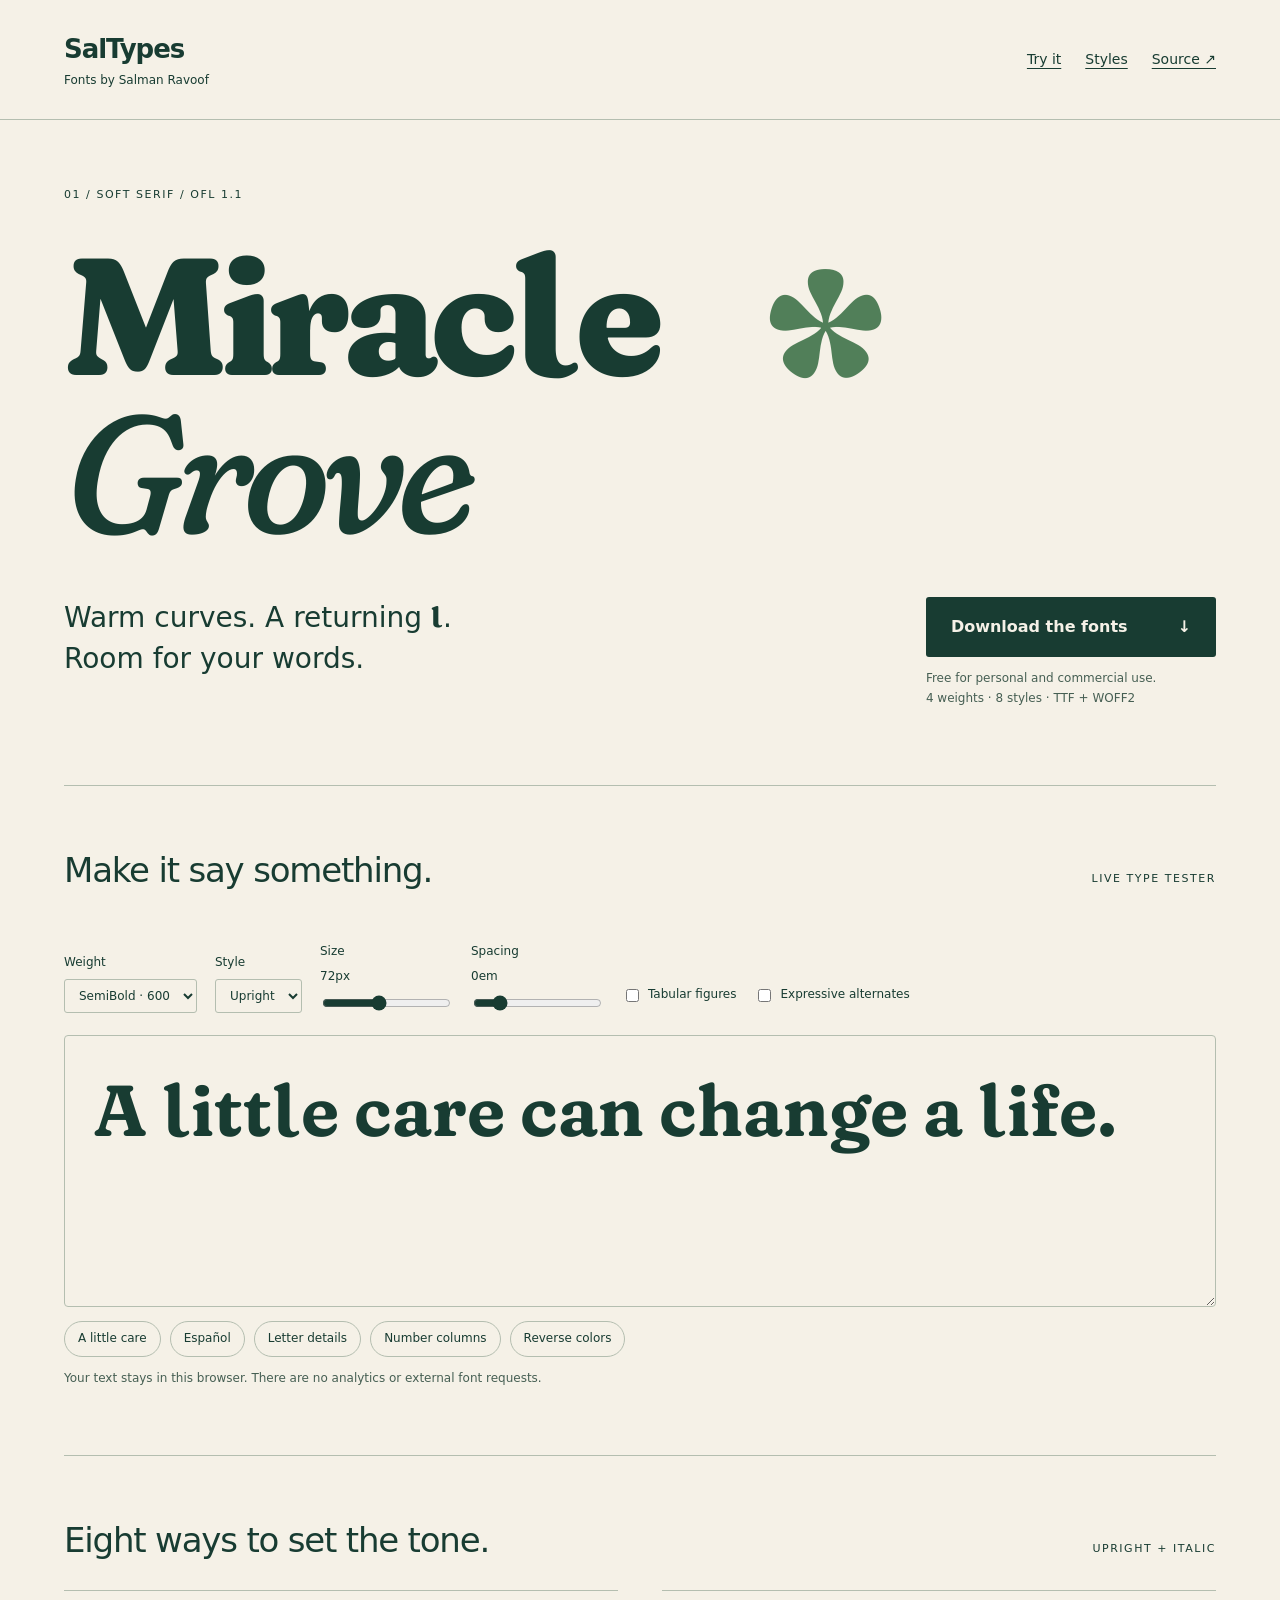
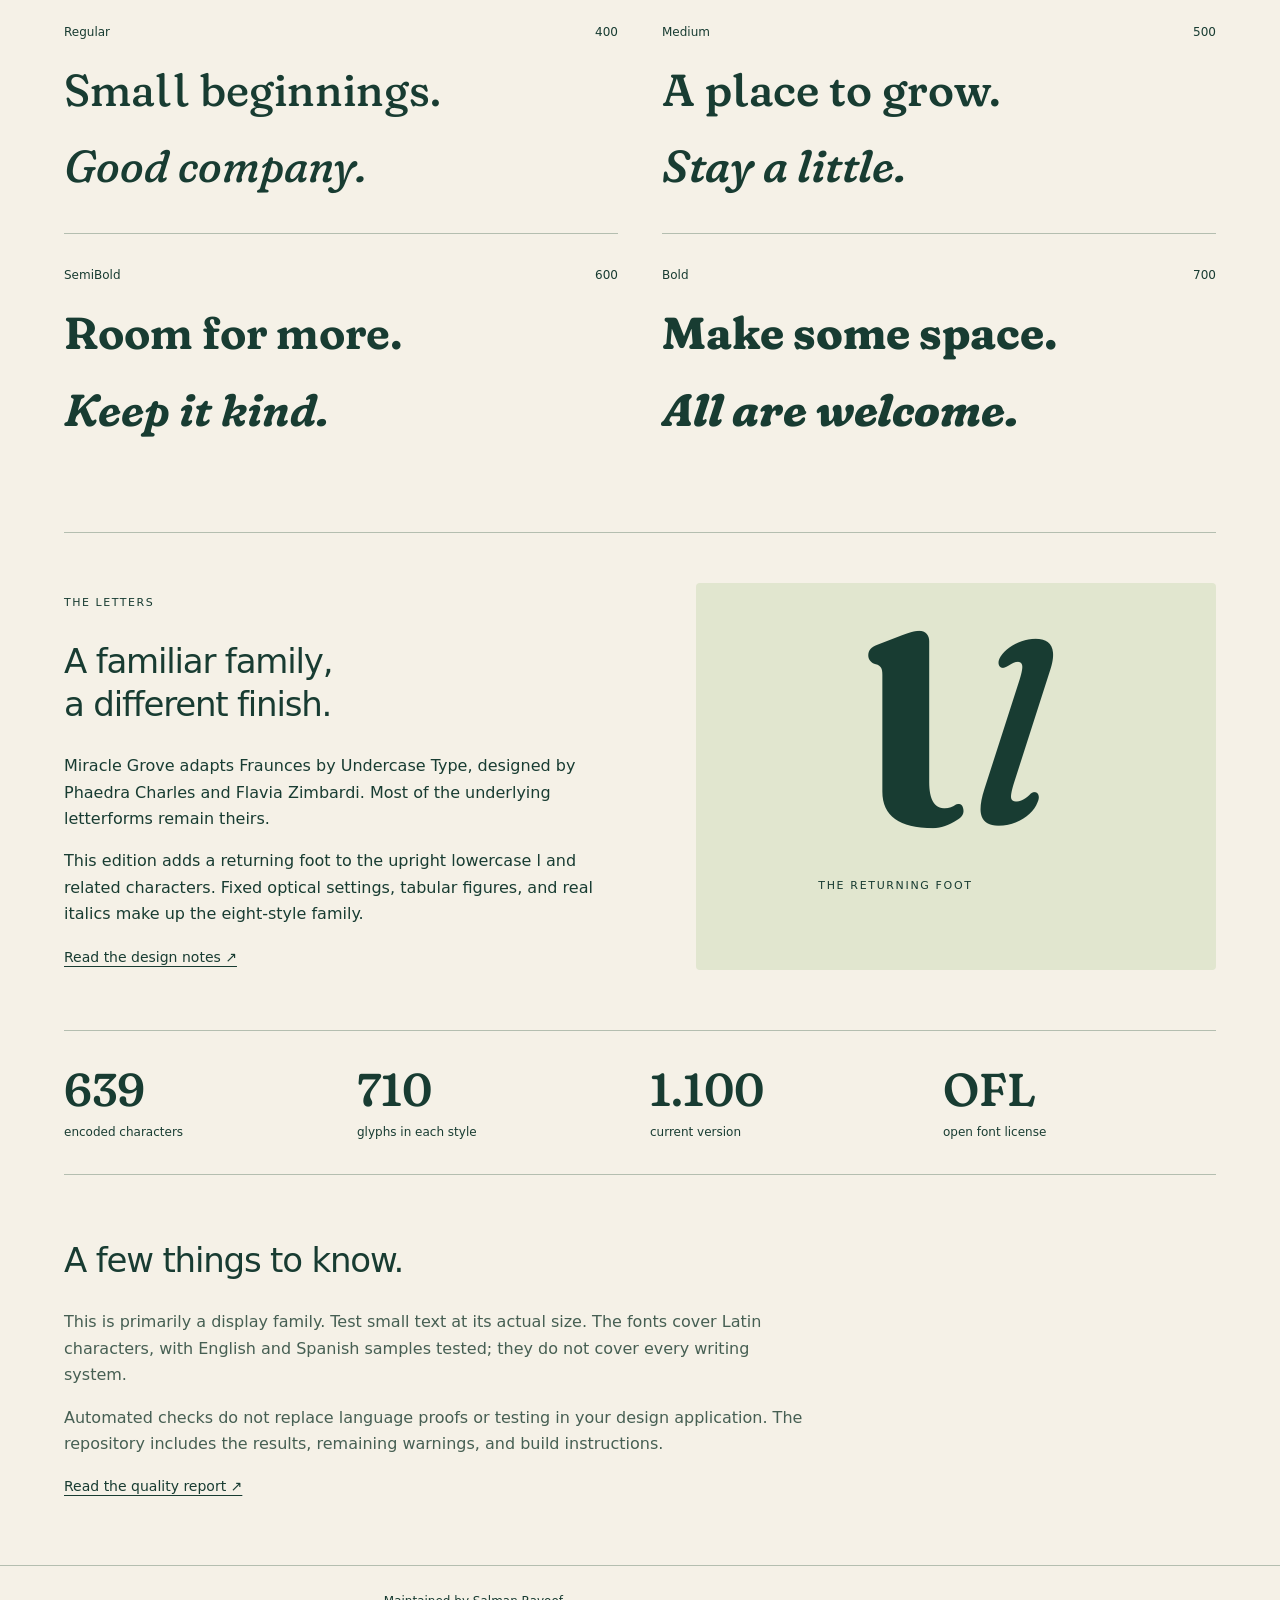
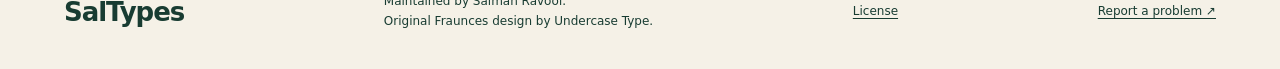
==== index.html @ 7eb0c0fb "Release Miracle Grove 1.100 with fonts, sources, specimen and documentation" ====
<!doctype html>
<html lang="en">
<head>
  <meta charset="utf-8">
  <meta name="viewport" content="width=device-width,initial-scale=1">
  <meta name="description" content="Try Miracle Grove, a free soft-serif family from SalTypes. Four weights, real italics, and a custom returning lowercase l. Based on Fraunces.">
  <meta name="theme-color" content="#183c32">
  <title>Miracle Grove · SalTypes</title>
  <link rel="stylesheet" href="fonts/web/miracle-grove.css">
  <link rel="stylesheet" href="specimen.css">
</head>
<body>
<a class="skip" href="#tester">Skip to the font tester</a>
<header><a class="brand" href="https://github.com/SalTypes">SalTypes<span>Fonts by Salman Ravoof</span></a><nav aria-label="Main"><a href="#tester">Try it</a><a href="#styles">Styles</a><a href="https://github.com/SalTypes/miracle-grove">Source ↗</a></nav></header>
<main>
  <section class="hero"><p class="eyebrow">01 / SOFT SERIF / OFL 1.1</p><h1>Miracle<br><em>Grove</em><span class="hero-star" aria-hidden="true">*</span></h1><div class="intro"><p>Warm curves. A returning <span class="letter">l</span>.<br>Room for your words.</p><div><a class="button" href="https://github.com/SalTypes/miracle-grove/releases/latest">Download the fonts <span aria-hidden="true">↓</span></a><p class="meta">Free for personal and commercial use.<br>4 weights · 8 styles · TTF + WOFF2</p></div></div></section>
  <section id="tester" aria-labelledby="tester-heading"><div class="section-title"><h2 id="tester-heading">Make it say something.</h2><span>LIVE TYPE TESTER</span></div>
    <div class="controls"><label>Weight<select id="weight"><option value="400">Regular · 400</option><option value="500">Medium · 500</option><option value="600" selected>SemiBold · 600</option><option value="700">Bold · 700</option></select></label><label>Style<select id="italic"><option value="normal">Upright</option><option value="italic">Italic</option></select></label><label>Size <output id="size-value">72px</output><input id="size" type="range" min="16" max="144" value="72"></label><label>Spacing <output id="tracking-value">0em</output><input id="tracking" type="range" min="-3" max="15" value="0"></label><label class="check"><input id="tabular" type="checkbox"> Tabular figures</label><label class="check"><input id="alternate" type="checkbox"> Expressive alternates</label></div>
    <label class="sr-only" for="sample">Text to preview</label><textarea id="sample" spellcheck="false">A little care can change a life.</textarea>
    <div class="sample-options"><button type="button" data-sample="A little care can change a life.">A little care</button><button type="button" data-sample="¿Y si cuidamos de todos? ¡Sí!">Español</button><button type="button" data-sample="fluffy flowers · little lives · ł lj ĺ">Letter details</button><button type="button" data-sample="111,111.11&#10;888,888.88&#10;234,567.90">Number columns</button><button type="button" id="reverse">Reverse colors</button></div><p class="meta">Your text stays in this browser. There are no analytics or external font requests.</p>
  </section>
  <section id="styles" aria-labelledby="styles-heading"><div class="section-title"><h2 id="styles-heading">Eight ways to set the tone.</h2><span>UPRIGHT + ITALIC</span></div><div class="styles-grid">
    <article><h3>Regular <span>400</span></h3><p style="font-weight:400">Small beginnings.</p><p style="font-weight:400;font-style:italic">Good company.</p></article>
    <article><h3>Medium <span>500</span></h3><p style="font-weight:500">A place to grow.</p><p style="font-weight:500;font-style:italic">Stay a little.</p></article>
    <article><h3>SemiBold <span>600</span></h3><p style="font-weight:600">Room for more.</p><p style="font-weight:600;font-style:italic">Keep it kind.</p></article>
    <article><h3>Bold <span>700</span></h3><p style="font-weight:700">Make some space.</p><p style="font-weight:700;font-style:italic">All are welcome.</p></article>
  </div></section>
  <section class="details"><div><p class="eyebrow">THE LETTERS</p><h2>A familiar family,<br>a different finish.</h2><p>Miracle Grove adapts Fraunces by Undercase Type, designed by Phaedra Charles and Flavia Zimbardi. Most of the underlying letterforms remain theirs.</p><p>This edition adds a returning foot to the upright lowercase l and related characters. Fixed optical settings, tabular figures, and real italics make up the eight-style family.</p><a href="https://github.com/SalTypes/miracle-grove/blob/main/documentation/design.md">Read the design notes ↗</a></div><div class="letter-study" aria-label="Upright and italic lowercase l">l<span>l</span><p>THE RETURNING FOOT</p></div></section>
  <section class="facts"><div><strong>639</strong><span>encoded characters</span></div><div><strong>710</strong><span>glyphs in each style</span></div><div><strong>1.100</strong><span>current version</span></div><div><strong>OFL</strong><span>open font license</span></div></section>
  <section class="notes"><h2>A few things to know.</h2><p>This is primarily a display family. Test small text at its actual size. The fonts cover Latin characters, with English and Spanish samples tested; they do not cover every writing system.</p><p>Automated checks do not replace language proofs or testing in your design application. The repository includes the results, remaining warnings, and build instructions.</p><a href="https://github.com/SalTypes/miracle-grove/blob/main/documentation/quality.md">Read the quality report ↗</a></section>
</main>
<footer><a class="brand" href="https://github.com/SalTypes">SalTypes</a><p>Maintained by Salman Ravoof.<br>Original Fraunces design by Undercase Type.</p><a href="OFL.txt">License</a><a href="https://github.com/SalTypes/miracle-grove/issues">Report a problem ↗</a></footer>
<script src="specimen.js"></script>
</body></html>
---- fonts/web/miracle-grove.css ----
@font-face {
  font-family: "Miracle Grove";
  src: url("MiracleGrove-Regular.woff2") format("woff2");
  font-weight: 400;
  font-style: normal;
  font-display: swap;
}

@font-face {
  font-family: "Miracle Grove";
  src: url("MiracleGrove-RegularItalic.woff2") format("woff2");
  font-weight: 400;
  font-style: italic;
  font-display: swap;
}

@font-face {
  font-family: "Miracle Grove";
  src: url("MiracleGrove-Medium.woff2") format("woff2");
  font-weight: 500;
  font-style: normal;
  font-display: swap;
}

@font-face {
  font-family: "Miracle Grove";
  src: url("MiracleGrove-MediumItalic.woff2") format("woff2");
  font-weight: 500;
  font-style: italic;
  font-display: swap;
}

@font-face {
  font-family: "Miracle Grove";
  src: url("MiracleGrove-SemiBold.woff2") format("woff2");
  font-weight: 600;
  font-style: normal;
  font-display: swap;
}

@font-face {
  font-family: "Miracle Grove";
  src: url("MiracleGrove-SemiBoldItalic.woff2") format("woff2");
  font-weight: 600;
  font-style: italic;
  font-display: swap;
}

@font-face {
  font-family: "Miracle Grove";
  src: url("MiracleGrove-Bold.woff2") format("woff2");
  font-weight: 700;
  font-style: normal;
  font-display: swap;
}

@font-face {
  font-family: "Miracle Grove";
  src: url("MiracleGrove-BoldItalic.woff2") format("woff2");
  font-weight: 700;
  font-style: italic;
  font-display: swap;
}
---- specimen.css ----
:root{--ink:#183c32;--paper:#f5f1e7;--line:#b4beb0;--muted:#465f53;--accent:#d9e85d}*{box-sizing:border-box}html{scroll-behavior:smooth}body{margin:0;background:var(--paper);color:var(--ink);font:16px/1.65 system-ui,sans-serif}a{color:inherit;text-underline-offset:.25em}button,input,select,textarea{font:inherit}button,a,input,select,textarea{outline-offset:5px}button{cursor:pointer}header,main,footer{max-width:1320px;margin:auto;padding:0 5vw}header{display:flex;justify-content:space-between;align-items:center;gap:24px;padding-top:28px;padding-bottom:28px;border-bottom:1px solid var(--line)}.brand{font-size:26px;font-weight:700;letter-spacing:-.04em;text-decoration:none}.brand span{display:block;font-size:12px;font-weight:400;letter-spacing:0}nav{display:flex;gap:24px;font-size:14px}.hero{padding:55px 0 65px}.eyebrow,.section-title>span{font-size:11px;letter-spacing:.14em}.hero h1{font:700 clamp(78px,13vw,172px)/.95 'Miracle Grove',Georgia,serif;letter-spacing:-.045em;margin:32px 0 45px;position:relative;max-width:1000px}.hero h1 em{font-weight:400}.hero-star{font-style:normal;font-size:1.2em;position:absolute;left:70%;top:.1em;color:#517f59}.intro{display:flex;justify-content:space-between;gap:32px;align-items:start}.intro>p{font-size:clamp(20px,2.2vw,28px);line-height:1.45;margin:0}.letter{font-family:'Miracle Grove',serif;font-weight:700}.button{display:inline-flex;align-items:center;justify-content:space-between;gap:50px;background:var(--ink);color:var(--paper);padding:17px 25px;border-radius:3px;text-decoration:none;font-weight:600}.meta{font-size:12px;color:var(--muted);line-height:1.6}.section-title{display:flex;align-items:baseline;justify-content:space-between;gap:24px}h2{font-size:clamp(24px,3vw,34px);font-weight:500;line-height:1.25;letter-spacing:-.035em}section#tester,section#styles{border-top:1px solid var(--line);padding:35px 0 55px;scroll-margin-top:20px}.controls{display:flex;flex-wrap:wrap;gap:18px;align-items:end;margin:22px 0}.controls label{display:flex;flex-direction:column;font-size:12px;gap:6px}.controls select{padding:8px 10px;border:1px solid var(--line);border-radius:3px;background:transparent;color:var(--ink)}input[type=range]{accent-color:var(--ink);max-width:140px}.controls .check{display:flex;flex-direction:row;align-items:center;padding-bottom:8px}input[type=checkbox]{accent-color:var(--ink)}output{display:inline;font-variant-numeric:tabular-nums}.sr-only{position:absolute;width:1px;height:1px;overflow:hidden;clip-path:inset(50%)}#sample{display:block;width:100%;min-height:270px;resize:vertical;border:1px solid var(--line);border-radius:4px;background:transparent;color:var(--ink);padding:28px;font:600 72px/1.3 'Miracle Grove',Georgia,serif;font-synthesis:none;overflow-wrap:anywhere}#sample.reversed{background:var(--ink);color:var(--paper)}.sample-options{display:flex;flex-wrap:wrap;gap:9px;margin-top:14px}.sample-options button{border:1px solid var(--line);border-radius:30px;background:transparent;color:var(--ink);padding:7px 13px;font-size:12px}.sample-options button:hover{background:var(--accent)}.styles-grid{display:grid;grid-template-columns:1fr 1fr;gap:0 44px}.styles-grid article{border-top:1px solid var(--line);padding:20px 0}.styles-grid h3{font-size:12px;font-weight:500;display:flex;justify-content:space-between}.styles-grid p{font:400 clamp(28px,3.5vw,46px)/1.3 'Miracle Grove',Georgia,serif;margin:18px 0;overflow-wrap:anywhere}.details{display:grid;grid-template-columns:1.1fr 1fr;gap:60px;padding:50px 0 60px;border-top:1px solid var(--line)}.details p{max-width:57ch}.details a,.notes a{font-size:14px}.letter-study{background:#e1e6cf;text-align:center;font:700 clamp(130px,20vw,270px)/1 'Miracle Grove',serif;border-radius:4px;padding-top:20px;min-width:0}.letter-study span{font-style:italic;font-weight:400}.letter-study p{font:11px system-ui;letter-spacing:.15em;margin:20px 0 30px}.facts{display:grid;grid-template-columns:repeat(4,1fr);gap:20px;border-top:1px solid var(--line);border-bottom:1px solid var(--line);padding:30px 0}.facts strong{display:block;font:500 clamp(28px,4vw,46px) 'Miracle Grove',serif}.facts span{font-size:12px}.notes{max-width:750px;padding:35px 0 65px}.notes p{color:var(--muted)}footer{border-top:1px solid var(--line);display:flex;gap:30px;justify-content:space-between;align-items:center;padding-top:25px;padding-bottom:35px;font-size:12px}footer p{margin:0}.skip{position:absolute;top:-100px}.skip:focus{top:5px;left:20px;background:var(--accent);padding:10px;z-index:5}@media(max-width:650px){header,main,footer{padding-left:20px;padding-right:20px}nav{gap:14px;font-size:12px}.brand{font-size:23px}.brand span{font-size:10px}.hero{padding-top:35px}.hero h1{font-size:clamp(70px,18vw,115px)}.hero-star{left:75%;top:.45em;font-size:.8em}.intro{display:block}.intro>div{margin-top:25px}.section-title{display:block}.section-title>span{display:block;margin-bottom:20px}.styles-grid,.details{grid-template-columns:1fr}.details{gap:25px}.letter-study{font-size:170px}.facts{grid-template-columns:1fr 1fr}#sample{padding:16px}.controls{gap:12px}footer{flex-wrap:wrap;justify-content:start}.hero h1{letter-spacing:-.03em}}@media(prefers-reduced-motion:reduce){html{scroll-behavior:auto}}
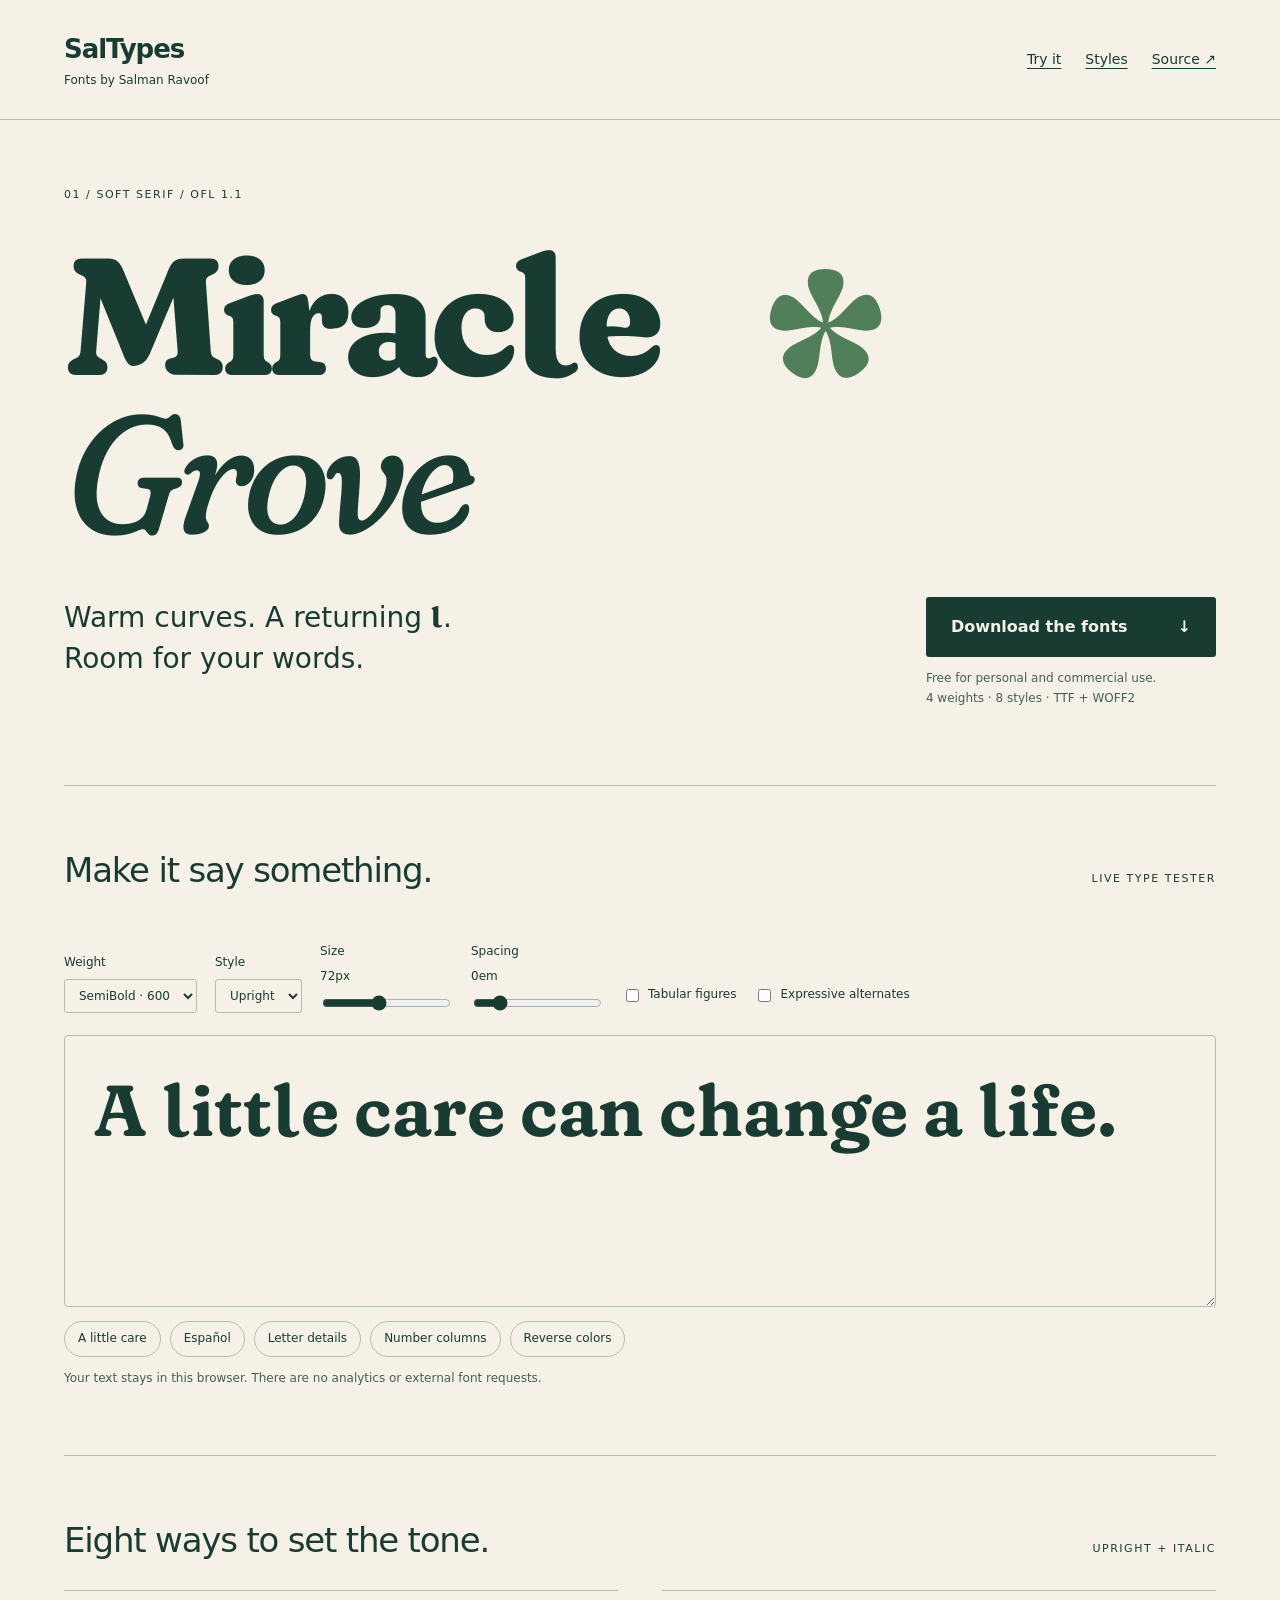
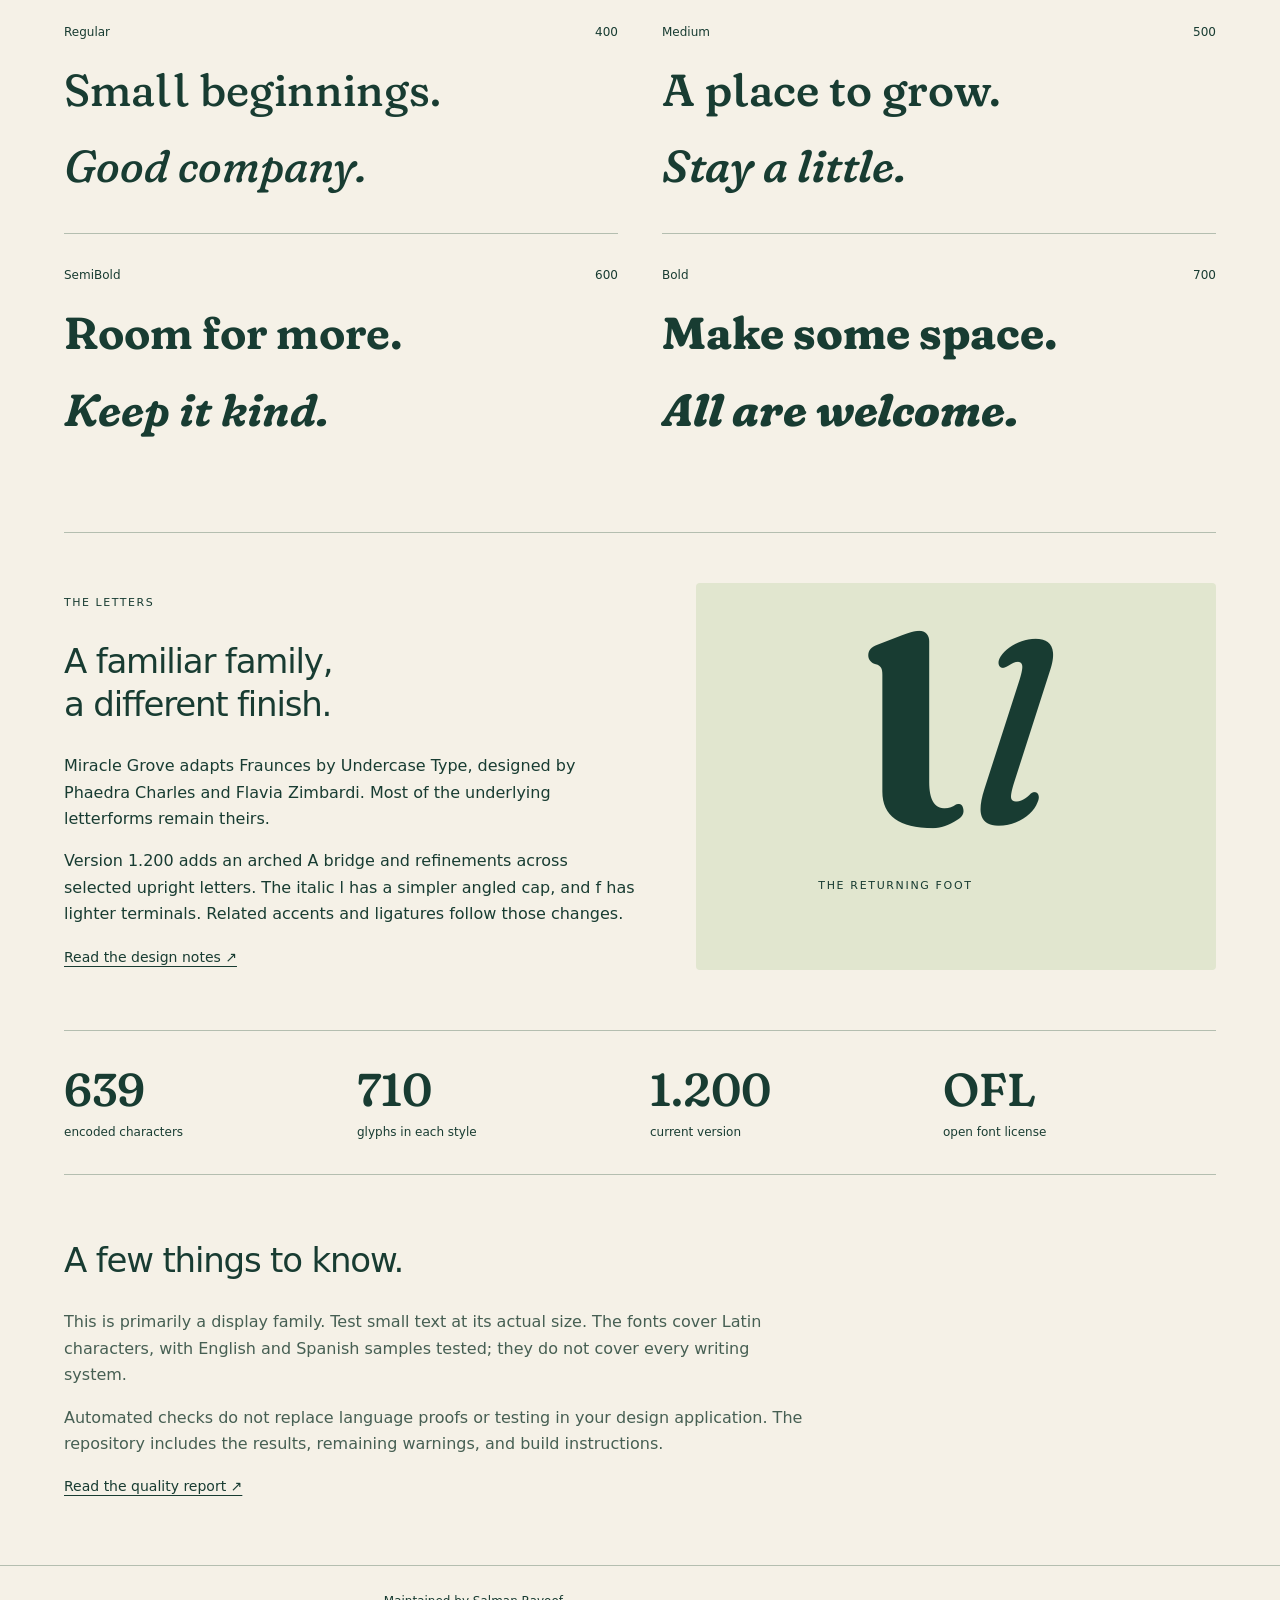
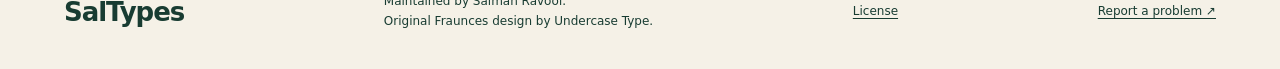
==== commit d6eeeed7: "Refine the Miracle Grove family for release 1.200" ====
--- a/index.html
+++ b/index.html
@@ -6,7 +6,7 @@
   <meta name="description" content="Try Miracle Grove, a free soft-serif family from SalTypes. Four weights, real italics, and a custom returning lowercase l. Based on Fraunces.">
   <meta name="theme-color" content="#183c32">
   <title>Miracle Grove · SalTypes</title>
-  <link rel="stylesheet" href="fonts/web/miracle-grove.css">
+  <link rel="stylesheet" href="fonts/web/miracle-grove.css?v=1.200">
   <link rel="stylesheet" href="specimen.css">
 </head>
 <body>
@@ -25,8 +25,8 @@
     <article><h3>SemiBold <span>600</span></h3><p style="font-weight:600">Room for more.</p><p style="font-weight:600;font-style:italic">Keep it kind.</p></article>
     <article><h3>Bold <span>700</span></h3><p style="font-weight:700">Make some space.</p><p style="font-weight:700;font-style:italic">All are welcome.</p></article>
   </div></section>
-  <section class="details"><div><p class="eyebrow">THE LETTERS</p><h2>A familiar family,<br>a different finish.</h2><p>Miracle Grove adapts Fraunces by Undercase Type, designed by Phaedra Charles and Flavia Zimbardi. Most of the underlying letterforms remain theirs.</p><p>This edition adds a returning foot to the upright lowercase l and related characters. Fixed optical settings, tabular figures, and real italics make up the eight-style family.</p><a href="https://github.com/SalTypes/miracle-grove/blob/main/documentation/design.md">Read the design notes ↗</a></div><div class="letter-study" aria-label="Upright and italic lowercase l">l<span>l</span><p>THE RETURNING FOOT</p></div></section>
-  <section class="facts"><div><strong>639</strong><span>encoded characters</span></div><div><strong>710</strong><span>glyphs in each style</span></div><div><strong>1.100</strong><span>current version</span></div><div><strong>OFL</strong><span>open font license</span></div></section>
+  <section class="details"><div><p class="eyebrow">THE LETTERS</p><h2>A familiar family,<br>a different finish.</h2><p>Miracle Grove adapts Fraunces by Undercase Type, designed by Phaedra Charles and Flavia Zimbardi. Most of the underlying letterforms remain theirs.</p><p>Version 1.200 adds an arched A bridge and refinements across selected upright letters. The italic l has a simpler angled cap, and f has lighter terminals. Related accents and ligatures follow those changes.</p><a href="https://github.com/SalTypes/miracle-grove/blob/main/documentation/design.md">Read the design notes ↗</a></div><div class="letter-study" aria-label="Upright and italic lowercase l">l<span>l</span><p>THE RETURNING FOOT</p></div></section>
+  <section class="facts"><div><strong>639</strong><span>encoded characters</span></div><div><strong>710</strong><span>glyphs in each style</span></div><div><strong>1.200</strong><span>current version</span></div><div><strong>OFL</strong><span>open font license</span></div></section>
   <section class="notes"><h2>A few things to know.</h2><p>This is primarily a display family. Test small text at its actual size. The fonts cover Latin characters, with English and Spanish samples tested; they do not cover every writing system.</p><p>Automated checks do not replace language proofs or testing in your design application. The repository includes the results, remaining warnings, and build instructions.</p><a href="https://github.com/SalTypes/miracle-grove/blob/main/documentation/quality.md">Read the quality report ↗</a></section>
 </main>
 <footer><a class="brand" href="https://github.com/SalTypes">SalTypes</a><p>Maintained by Salman Ravoof.<br>Original Fraunces design by Undercase Type.</p><a href="OFL.txt">License</a><a href="https://github.com/SalTypes/miracle-grove/issues">Report a problem ↗</a></footer>
--- a/fonts/web/miracle-grove.css
+++ b/fonts/web/miracle-grove.css
@@ -1,6 +1,6 @@
 @font-face {
   font-family: "Miracle Grove";
-  src: url("MiracleGrove-Regular.woff2") format("woff2");
+  src: url("MiracleGrove-Regular.woff2?v=1.200") format("woff2");
   font-weight: 400;
   font-style: normal;
   font-display: swap;
@@ -8,7 +8,7 @@
 
 @font-face {
   font-family: "Miracle Grove";
-  src: url("MiracleGrove-RegularItalic.woff2") format("woff2");
+  src: url("MiracleGrove-RegularItalic.woff2?v=1.200") format("woff2");
   font-weight: 400;
   font-style: italic;
   font-display: swap;
@@ -16,7 +16,7 @@
 
 @font-face {
   font-family: "Miracle Grove";
-  src: url("MiracleGrove-Medium.woff2") format("woff2");
+  src: url("MiracleGrove-Medium.woff2?v=1.200") format("woff2");
   font-weight: 500;
   font-style: normal;
   font-display: swap;
@@ -24,7 +24,7 @@
 
 @font-face {
   font-family: "Miracle Grove";
-  src: url("MiracleGrove-MediumItalic.woff2") format("woff2");
+  src: url("MiracleGrove-MediumItalic.woff2?v=1.200") format("woff2");
   font-weight: 500;
   font-style: italic;
   font-display: swap;
@@ -32,7 +32,7 @@
 
 @font-face {
   font-family: "Miracle Grove";
-  src: url("MiracleGrove-SemiBold.woff2") format("woff2");
+  src: url("MiracleGrove-SemiBold.woff2?v=1.200") format("woff2");
   font-weight: 600;
   font-style: normal;
   font-display: swap;
@@ -40,7 +40,7 @@
 
 @font-face {
   font-family: "Miracle Grove";
-  src: url("MiracleGrove-SemiBoldItalic.woff2") format("woff2");
+  src: url("MiracleGrove-SemiBoldItalic.woff2?v=1.200") format("woff2");
   font-weight: 600;
   font-style: italic;
   font-display: swap;
@@ -48,7 +48,7 @@
 
 @font-face {
   font-family: "Miracle Grove";
-  src: url("MiracleGrove-Bold.woff2") format("woff2");
+  src: url("MiracleGrove-Bold.woff2?v=1.200") format("woff2");
   font-weight: 700;
   font-style: normal;
   font-display: swap;
@@ -56,7 +56,7 @@
 
 @font-face {
   font-family: "Miracle Grove";
-  src: url("MiracleGrove-BoldItalic.woff2") format("woff2");
+  src: url("MiracleGrove-BoldItalic.woff2?v=1.200") format("woff2");
   font-weight: 700;
   font-style: italic;
   font-display: swap;
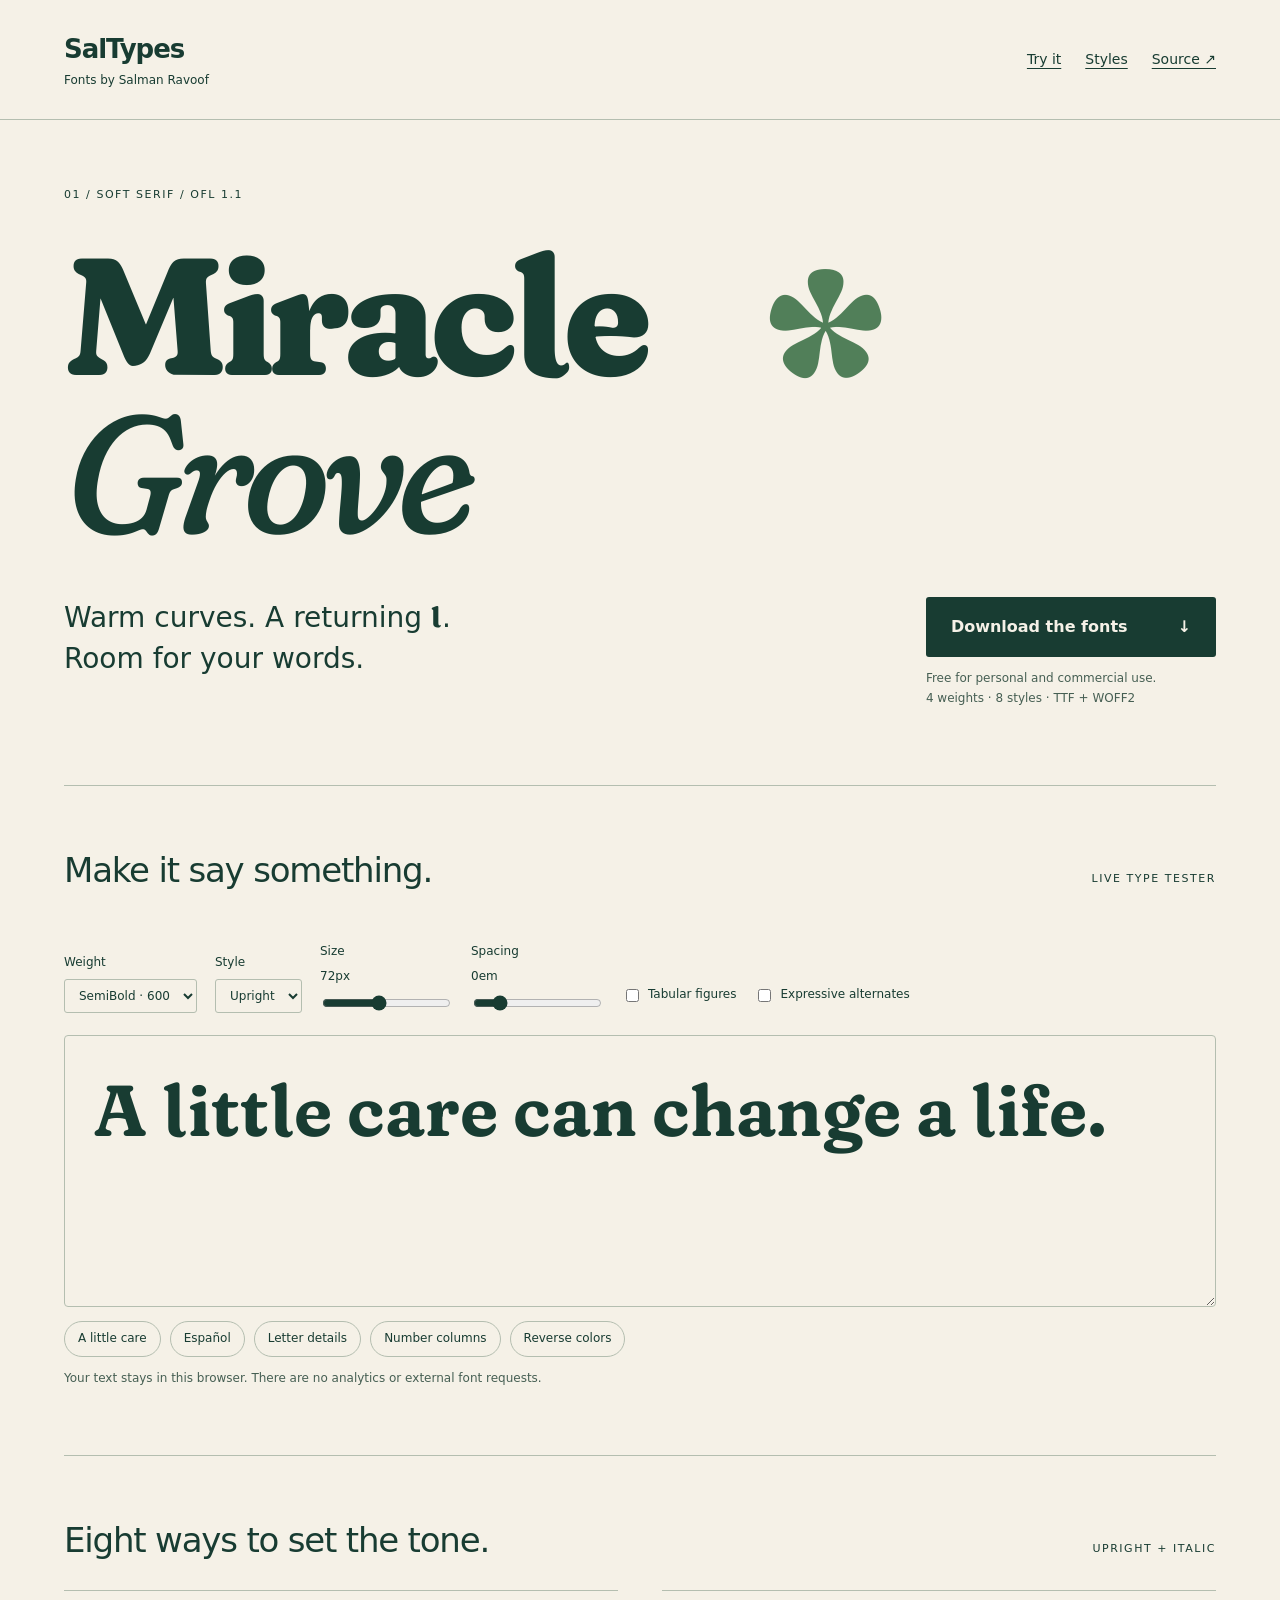
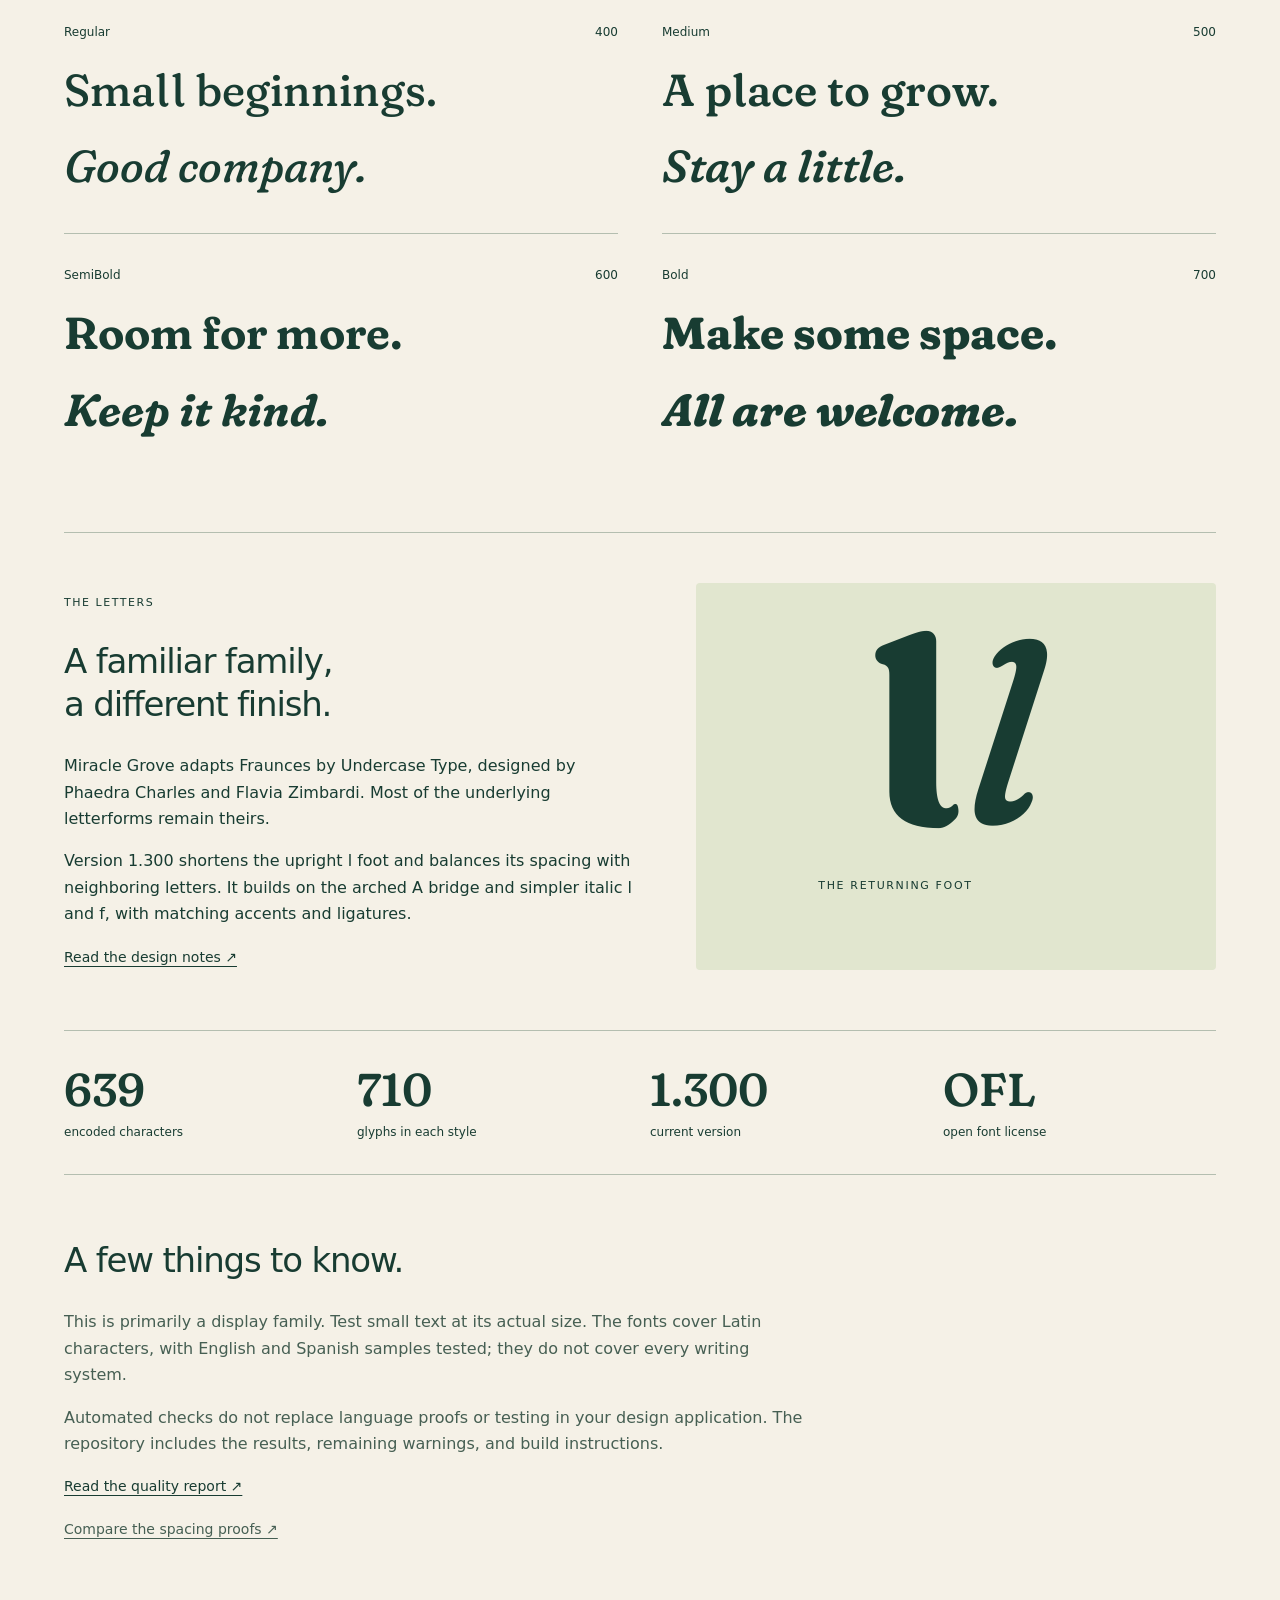
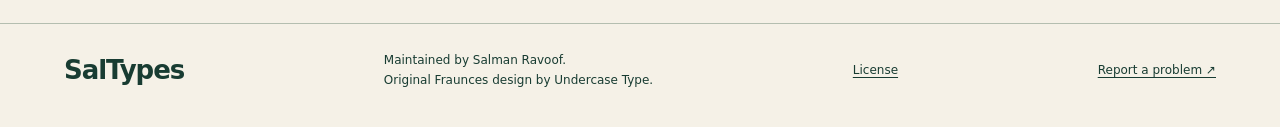
==== commit f2f79687: "Refine returning-l spacing and add broad word proofs for 1.300" ====
--- a/index.html
+++ b/index.html
@@ -6,7 +6,7 @@
   <meta name="description" content="Try Miracle Grove, a free soft-serif family from SalTypes. Four weights, real italics, and a custom returning lowercase l. Based on Fraunces.">
   <meta name="theme-color" content="#183c32">
   <title>Miracle Grove · SalTypes</title>
-  <link rel="stylesheet" href="fonts/web/miracle-grove.css?v=1.200">
+  <link rel="stylesheet" href="fonts/web/miracle-grove.css?v=1.300">
   <link rel="stylesheet" href="specimen.css">
 </head>
 <body>
@@ -25,9 +25,9 @@
     <article><h3>SemiBold <span>600</span></h3><p style="font-weight:600">Room for more.</p><p style="font-weight:600;font-style:italic">Keep it kind.</p></article>
     <article><h3>Bold <span>700</span></h3><p style="font-weight:700">Make some space.</p><p style="font-weight:700;font-style:italic">All are welcome.</p></article>
   </div></section>
-  <section class="details"><div><p class="eyebrow">THE LETTERS</p><h2>A familiar family,<br>a different finish.</h2><p>Miracle Grove adapts Fraunces by Undercase Type, designed by Phaedra Charles and Flavia Zimbardi. Most of the underlying letterforms remain theirs.</p><p>Version 1.200 adds an arched A bridge and refinements across selected upright letters. The italic l has a simpler angled cap, and f has lighter terminals. Related accents and ligatures follow those changes.</p><a href="https://github.com/SalTypes/miracle-grove/blob/main/documentation/design.md">Read the design notes ↗</a></div><div class="letter-study" aria-label="Upright and italic lowercase l">l<span>l</span><p>THE RETURNING FOOT</p></div></section>
-  <section class="facts"><div><strong>639</strong><span>encoded characters</span></div><div><strong>710</strong><span>glyphs in each style</span></div><div><strong>1.200</strong><span>current version</span></div><div><strong>OFL</strong><span>open font license</span></div></section>
-  <section class="notes"><h2>A few things to know.</h2><p>This is primarily a display family. Test small text at its actual size. The fonts cover Latin characters, with English and Spanish samples tested; they do not cover every writing system.</p><p>Automated checks do not replace language proofs or testing in your design application. The repository includes the results, remaining warnings, and build instructions.</p><a href="https://github.com/SalTypes/miracle-grove/blob/main/documentation/quality.md">Read the quality report ↗</a></section>
+  <section class="details"><div><p class="eyebrow">THE LETTERS</p><h2>A familiar family,<br>a different finish.</h2><p>Miracle Grove adapts Fraunces by Undercase Type, designed by Phaedra Charles and Flavia Zimbardi. Most of the underlying letterforms remain theirs.</p><p>Version 1.300 shortens the upright l foot and balances its spacing with neighboring letters. It builds on the arched A bridge and simpler italic l and f, with matching accents and ligatures.</p><a href="https://github.com/SalTypes/miracle-grove/blob/main/documentation/design.md">Read the design notes ↗</a></div><div class="letter-study" aria-label="Upright and italic lowercase l">l<span>l</span><p>THE RETURNING FOOT</p></div></section>
+  <section class="facts"><div><strong>639</strong><span>encoded characters</span></div><div><strong>710</strong><span>glyphs in each style</span></div><div><strong>1.300</strong><span>current version</span></div><div><strong>OFL</strong><span>open font license</span></div></section>
+  <section class="notes"><h2>A few things to know.</h2><p>This is primarily a display family. Test small text at its actual size. The fonts cover Latin characters, with English and Spanish samples tested; they do not cover every writing system.</p><p>Automated checks do not replace language proofs or testing in your design application. The repository includes the results, remaining warnings, and build instructions.</p><a href="https://github.com/SalTypes/miracle-grove/blob/main/documentation/quality.md">Read the quality report ↗</a><p><a href="spacing-proof.html">Compare the spacing proofs ↗</a></p></section>
 </main>
 <footer><a class="brand" href="https://github.com/SalTypes">SalTypes</a><p>Maintained by Salman Ravoof.<br>Original Fraunces design by Undercase Type.</p><a href="OFL.txt">License</a><a href="https://github.com/SalTypes/miracle-grove/issues">Report a problem ↗</a></footer>
 <script src="specimen.js"></script>
--- a/fonts/web/miracle-grove.css
+++ b/fonts/web/miracle-grove.css
@@ -1,6 +1,6 @@
 @font-face {
   font-family: "Miracle Grove";
-  src: url("MiracleGrove-Regular.woff2?v=1.200") format("woff2");
+  src: url("MiracleGrove-Regular.woff2?v=1.300") format("woff2");
   font-weight: 400;
   font-style: normal;
   font-display: swap;
@@ -8,7 +8,7 @@
 
 @font-face {
   font-family: "Miracle Grove";
-  src: url("MiracleGrove-RegularItalic.woff2?v=1.200") format("woff2");
+  src: url("MiracleGrove-RegularItalic.woff2?v=1.300") format("woff2");
   font-weight: 400;
   font-style: italic;
   font-display: swap;
@@ -16,7 +16,7 @@
 
 @font-face {
   font-family: "Miracle Grove";
-  src: url("MiracleGrove-Medium.woff2?v=1.200") format("woff2");
+  src: url("MiracleGrove-Medium.woff2?v=1.300") format("woff2");
   font-weight: 500;
   font-style: normal;
   font-display: swap;
@@ -24,7 +24,7 @@
 
 @font-face {
   font-family: "Miracle Grove";
-  src: url("MiracleGrove-MediumItalic.woff2?v=1.200") format("woff2");
+  src: url("MiracleGrove-MediumItalic.woff2?v=1.300") format("woff2");
   font-weight: 500;
   font-style: italic;
   font-display: swap;
@@ -32,7 +32,7 @@
 
 @font-face {
   font-family: "Miracle Grove";
-  src: url("MiracleGrove-SemiBold.woff2?v=1.200") format("woff2");
+  src: url("MiracleGrove-SemiBold.woff2?v=1.300") format("woff2");
   font-weight: 600;
   font-style: normal;
   font-display: swap;
@@ -40,7 +40,7 @@
 
 @font-face {
   font-family: "Miracle Grove";
-  src: url("MiracleGrove-SemiBoldItalic.woff2?v=1.200") format("woff2");
+  src: url("MiracleGrove-SemiBoldItalic.woff2?v=1.300") format("woff2");
   font-weight: 600;
   font-style: italic;
   font-display: swap;
@@ -48,7 +48,7 @@
 
 @font-face {
   font-family: "Miracle Grove";
-  src: url("MiracleGrove-Bold.woff2?v=1.200") format("woff2");
+  src: url("MiracleGrove-Bold.woff2?v=1.300") format("woff2");
   font-weight: 700;
   font-style: normal;
   font-display: swap;
@@ -56,7 +56,7 @@
 
 @font-face {
   font-family: "Miracle Grove";
-  src: url("MiracleGrove-BoldItalic.woff2?v=1.200") format("woff2");
+  src: url("MiracleGrove-BoldItalic.woff2?v=1.300") format("woff2");
   font-weight: 700;
   font-style: italic;
   font-display: swap;
